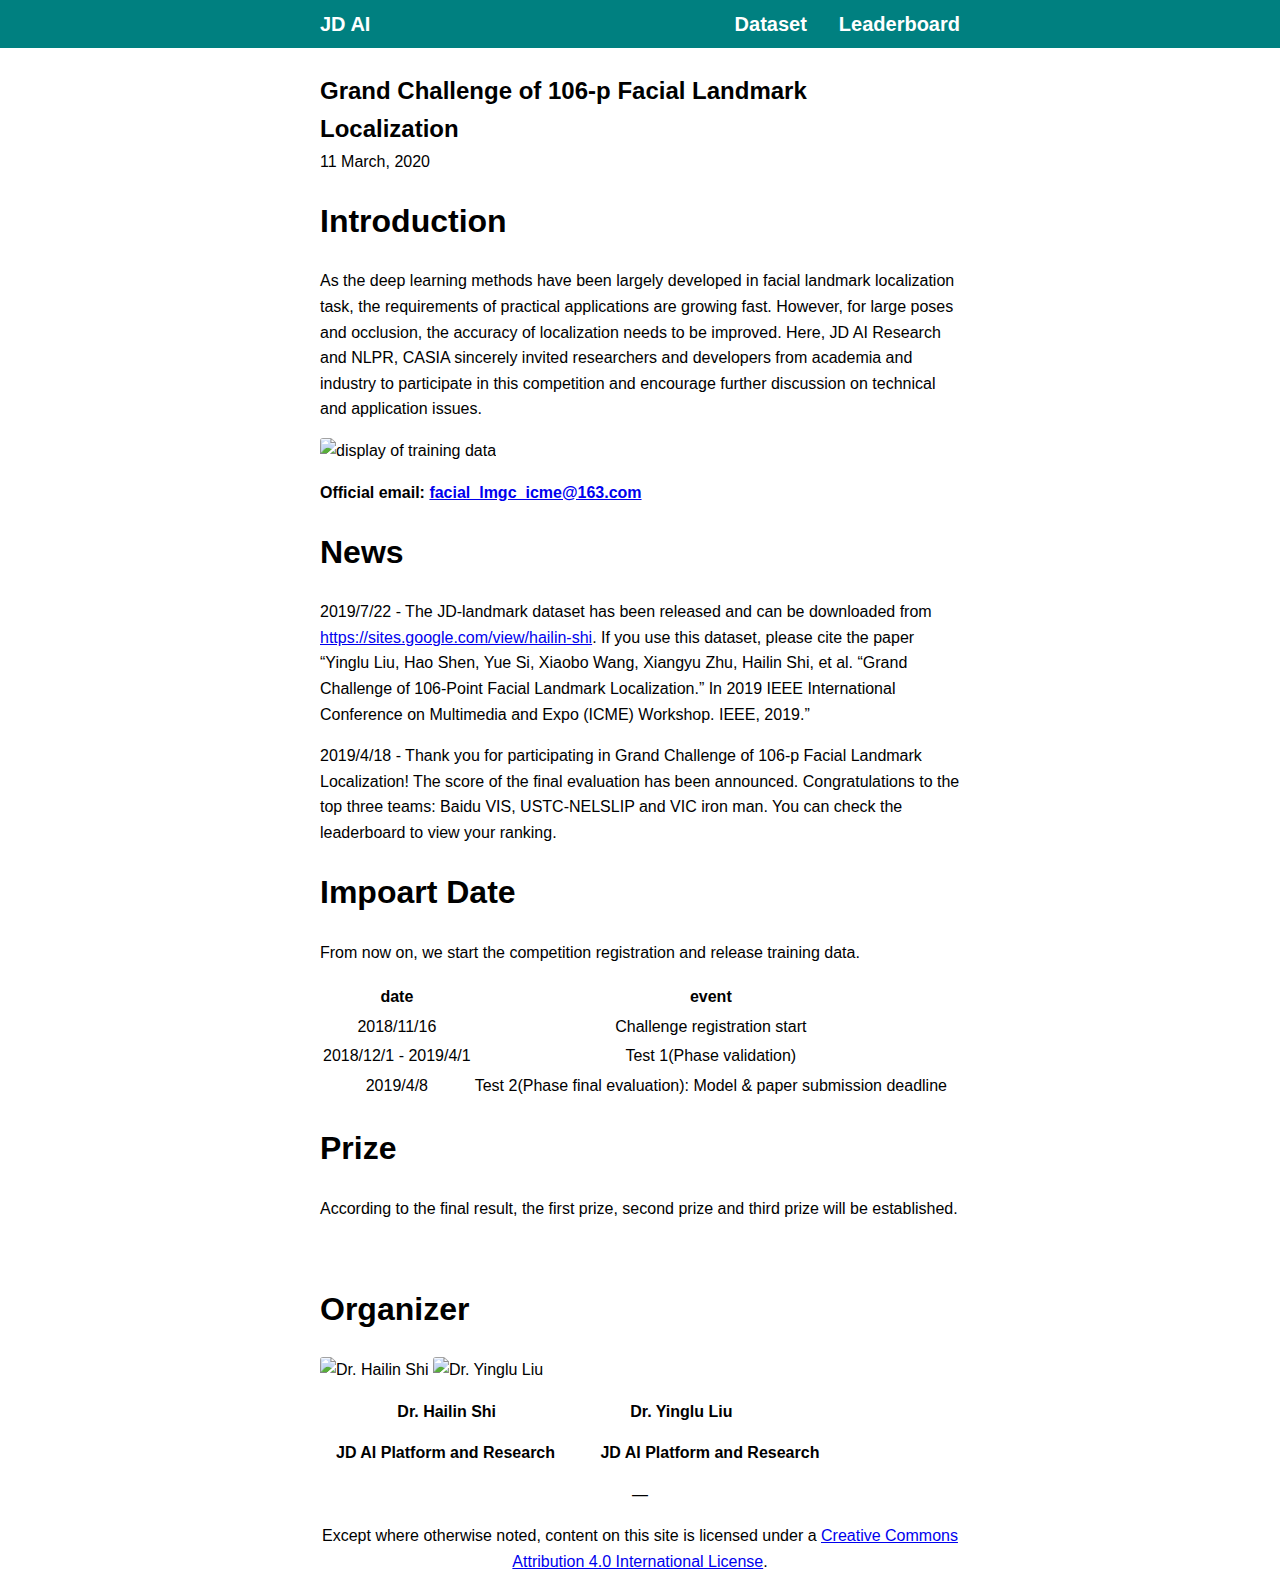
==== index.html @ 35b157a9 "first commi" ====
<!DOCTYPE html>
<html lang="en-us">
<head>
  <meta charset="utf-8">
<meta name="viewport" content="width=device-width, initial-scale=1.0">








<meta name="generator" content="Hugo 0.67.0" />

  <title>
    
    JD AI
    
  </title>
  <link rel="canonical" href="https://TongXinNSSC.github.io/">
  
  <link rel="alternate" type="application/rss+xml" href="https://TongXinNSSC.github.io/index.xml" title="JD AI">
  
  
  
  
  
  
  











  
  <link rel="stylesheet" href="https://TongXinNSSC.github.io/css/base.min.9a2a26423365481c83563e6df3f6390b25156f3c9e71b28dba2ce974b00686a4.css" integrity="sha256-miomQjNlSByDVj5t8/Y5CyUVbzyecbKNuizpdLAGhqQ=" crossorigin="anonymous">
  
  
</head>
<body>
  <nav class="u-background">
  <div class="u-wrapper">
    <ul class="Banner">
      <li class="Banner-item Banner-item--title">
        <a class="Banner-link u-clickable" href="https://TongXinNSSC.github.io">JD AI</a>
      </li>
      
      <li class="Banner-item">
        <a class="Banner-link u-clickable" href="https://TongXinNSSC.github.io/dataset/">Dataset</a>
      </li>
      
      <li class="Banner-item">
        <a class="Banner-link u-clickable" href="https://TongXinNSSC.github.io/leaderboard/">Leaderboard</a>
      </li>
      
    </ul>
  </div>
</nav>

  <main>
    <div class="u-wrapper">
      <div class="u-padding">
        



<article>
  <header class="Heading">
  <h2 class="Heading-title">
    <a class="Heading-link u-clickable" href="https://TongXinNSSC.github.io/post/test/" rel="bookmark">Grand Challenge of 106-p Facial Landmark Localization</a>
  </h2>
  
  <time datetime="2020-03-11T21:01:41&#43;08:00">
    11 March, 2020
  </time>
  
</header>

  
  <h1 id="introduction">Introduction</h1>
<p>As the deep learning methods have been largely developed in facial landmark localization task, the requirements of practical applications are growing fast. However, for large poses and occlusion, the accuracy of localization needs to be improved. Here, JD AI Research and NLPR, CASIA sincerely invited researchers and developers from academia and industry to participate in this competition and encourage further discussion on technical and application issues.</p>
<p><img src="C:/d/hugo/sites/blog/pic/trainingdata.png" alt="display of training data"></p>
<p><strong>Official email: <a href="mailto:facial_lmgc_icme@163.com">facial_lmgc_icme@163.com</a></strong></p>
<h1 id="news">News</h1>
<p>2019/7/22 - The JD-landmark dataset has been released and can be downloaded from <a href="https://sites.google.com/view/hailin-shi">https://sites.google.com/view/hailin-shi</a>.     If you use this dataset, please cite the paper &ldquo;Yinglu Liu, Hao Shen, Yue Si, Xiaobo Wang, Xiangyu Zhu, Hailin Shi, et al. &ldquo;Grand Challenge of 106-Point Facial Landmark Localization.&rdquo; In 2019 IEEE International Conference on Multimedia and Expo (ICME) Workshop. IEEE, 2019.&rdquo;</p>
<p>2019/4/18 - Thank you for participating in Grand Challenge of 106-p Facial Landmark Localization! The score of the final evaluation has been announced. Congratulations to the top three teams: Baidu VIS, USTC-NELSLIP and VIC iron man. You can check the leaderboard to view your ranking.</p>
<h1 id="impoart-date">Impoart Date</h1>
<p>From now on, we start the competition registration and release training data.</p>
<table>
<thead>
<tr>
<th align="center">date</th>
<th align="center">event</th>
</tr>
</thead>
<tbody>
<tr>
<td align="center">2018/11/16</td>
<td align="center">Challenge registration start</td>
</tr>
<tr>
<td align="center">2018/12/1 - 2019/4/1</td>
<td align="center">Test 1(Phase validation)</td>
</tr>
<tr>
<td align="center">2019/4/8</td>
<td align="center">Test 2(Phase final evaluation): Model &amp; paper submission deadline</td>
</tr>
</tbody>
</table>
<h1 id="prize">Prize</h1>
<p>According to the final result, the first prize, second prize and third prize will be established.</p>
<p><img src="C:/d/hugo/sites/blog/pic/prize.png" alt=""></p>
<h1 id="organizer">Organizer</h1>
<p><img src="C:/d/hugo/sites/blog/pic/shi.png" alt="Dr. Hailin Shi">  <img src="C:/d/hugo/sites/blog/pic/liu.png" alt="Dr. Yinglu Liu "></p>
<p>       <strong>Dr. Hailin Shi</strong>              <strong>Dr. Yinglu Liu</strong></p>
<p> <strong>JD AI Platform and Research</strong>              <strong>JD AI Platform and Research</strong></p>

  
  







</article>
<div class="Divider"></div>





      </div>
    </div>
  </main>
  
<footer class="Footer">
  <div class="u-wrapper">
    <div class="u-padding">
      Except where otherwise noted, content on this site is licensed under a &#32; <a href="http://creativecommons.org/licenses/by/4.0/" rel="license">Creative Commons Attribution 4.0 International License</a>.

    </div>
  </div>
</footer>


</body>
</html>
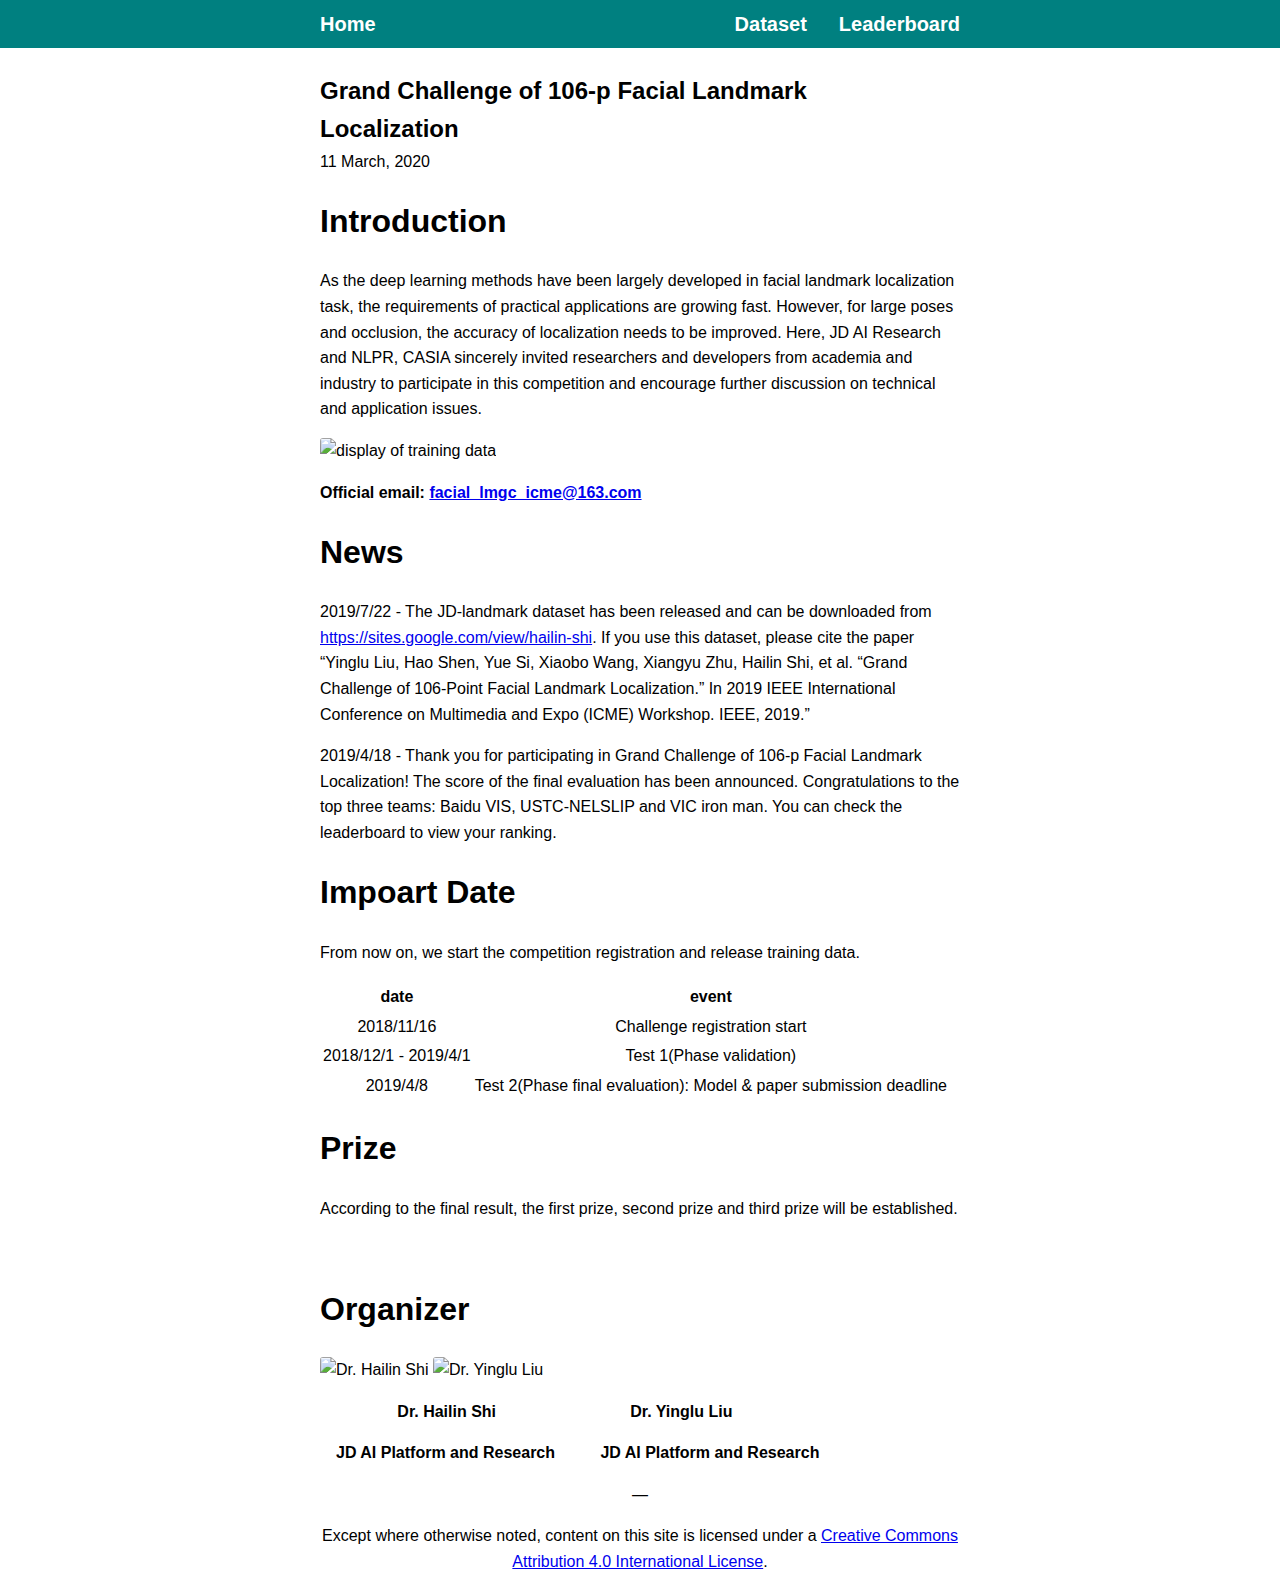
==== commit d1715a8f: "complete" ====
--- a/index.html
+++ b/index.html
@@ -15,12 +15,12 @@
 
   <title>
     
-    JD AI
+    Home
     
   </title>
   <link rel="canonical" href="https://TongXinNSSC.github.io/">
   
-  <link rel="alternate" type="application/rss+xml" href="https://TongXinNSSC.github.io/index.xml" title="JD AI">
+  <link rel="alternate" type="application/rss+xml" href="https://TongXinNSSC.github.io/index.xml" title="Home">
   
   
   
@@ -49,7 +49,7 @@
   <div class="u-wrapper">
     <ul class="Banner">
       <li class="Banner-item Banner-item--title">
-        <a class="Banner-link u-clickable" href="https://TongXinNSSC.github.io">JD AI</a>
+        <a class="Banner-link u-clickable" href="https://TongXinNSSC.github.io">Home</a>
       </li>
       
       <li class="Banner-item">
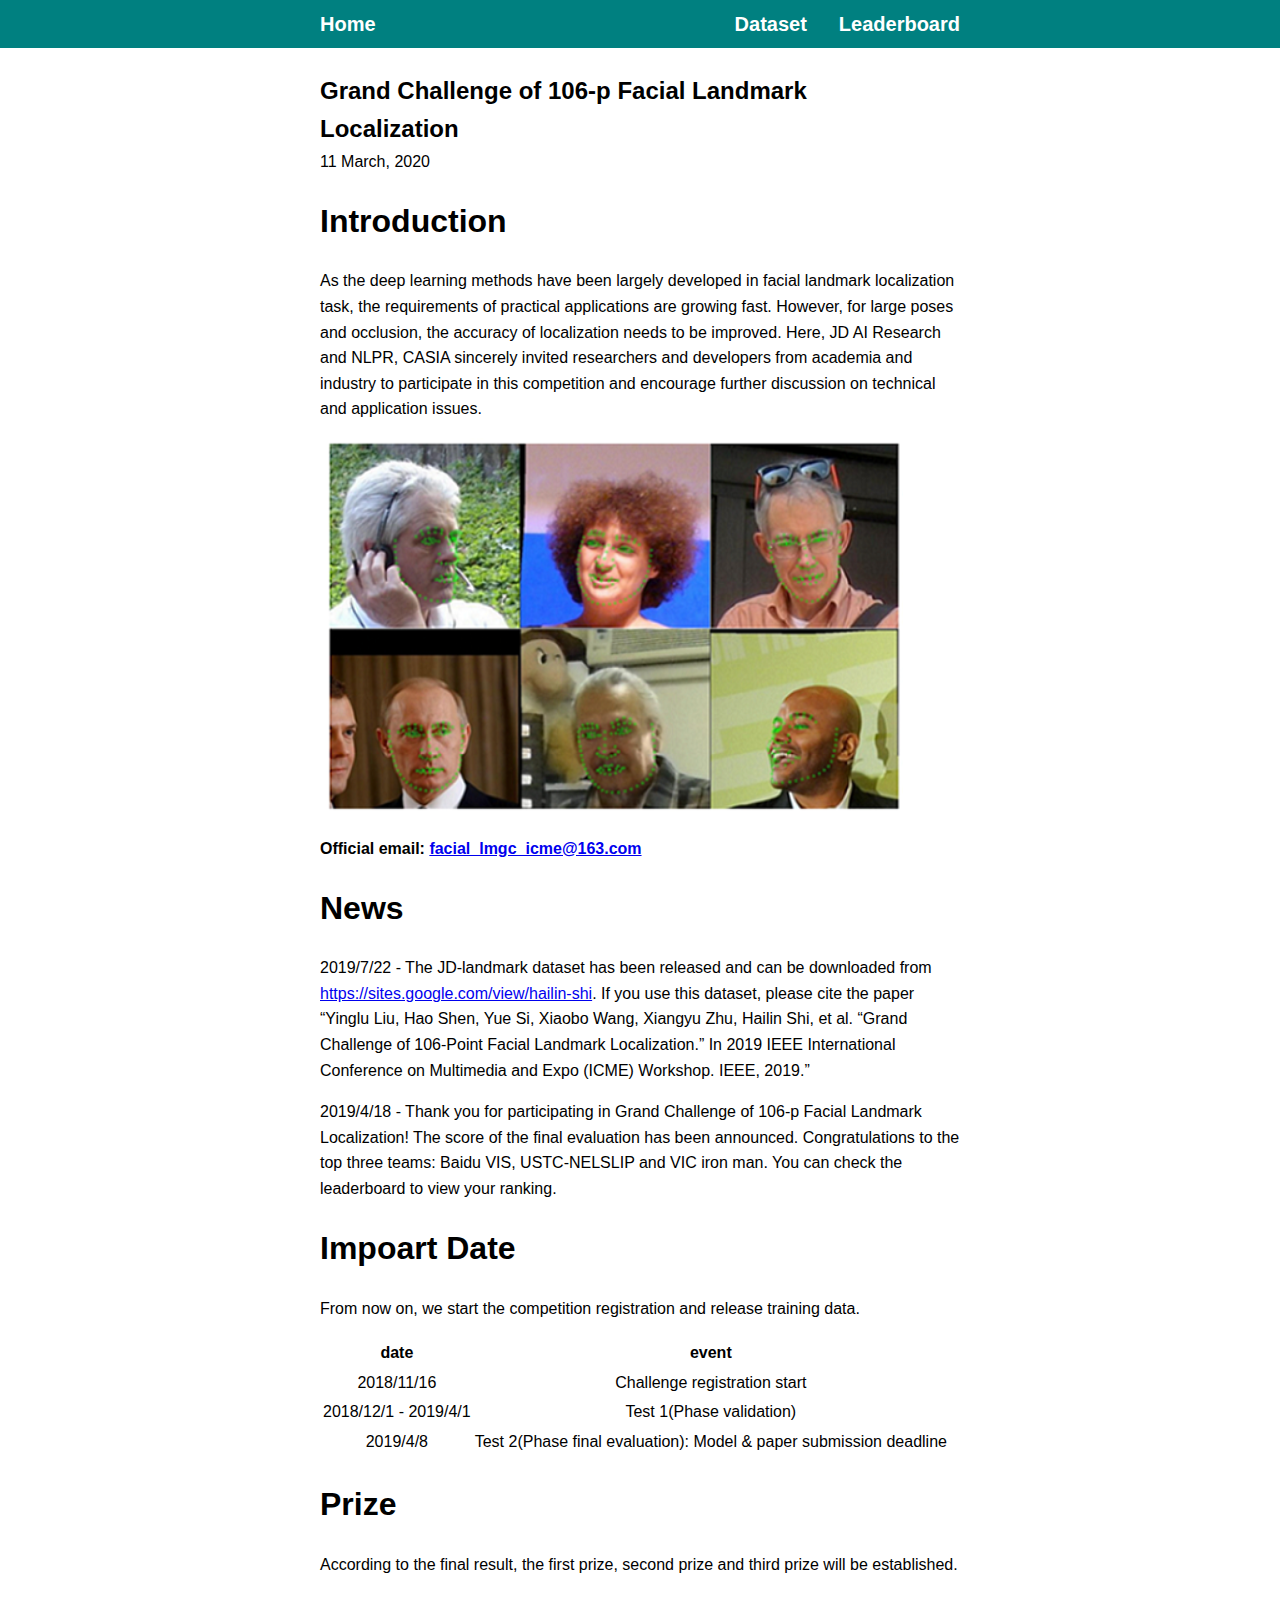
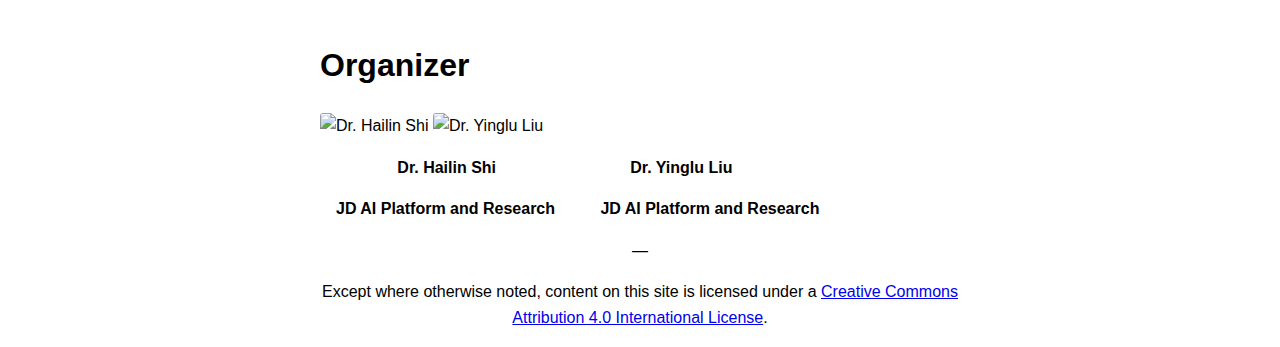
==== commit 78499ba7: "pic" ====
--- a/index.html
+++ b/index.html
@@ -86,7 +86,7 @@
   
   <h1 id="introduction">Introduction</h1>
 <p>As the deep learning methods have been largely developed in facial landmark localization task, the requirements of practical applications are growing fast. However, for large poses and occlusion, the accuracy of localization needs to be improved. Here, JD AI Research and NLPR, CASIA sincerely invited researchers and developers from academia and industry to participate in this competition and encourage further discussion on technical and application issues.</p>
-<p><img src="C:/d/hugo/sites/blog/pic/trainingdata.png" alt="display of training data"></p>
+<p><img src="../pic/trainingdata.png" alt="display of training data"></p>
 <p><strong>Official email: <a href="mailto:facial_lmgc_icme@163.com">facial_lmgc_icme@163.com</a></strong></p>
 <h1 id="news">News</h1>
 <p>2019/7/22 - The JD-landmark dataset has been released and can be downloaded from <a href="https://sites.google.com/view/hailin-shi">https://sites.google.com/view/hailin-shi</a>.     If you use this dataset, please cite the paper &ldquo;Yinglu Liu, Hao Shen, Yue Si, Xiaobo Wang, Xiangyu Zhu, Hailin Shi, et al. &ldquo;Grand Challenge of 106-Point Facial Landmark Localization.&rdquo; In 2019 IEEE International Conference on Multimedia and Expo (ICME) Workshop. IEEE, 2019.&rdquo;</p>
